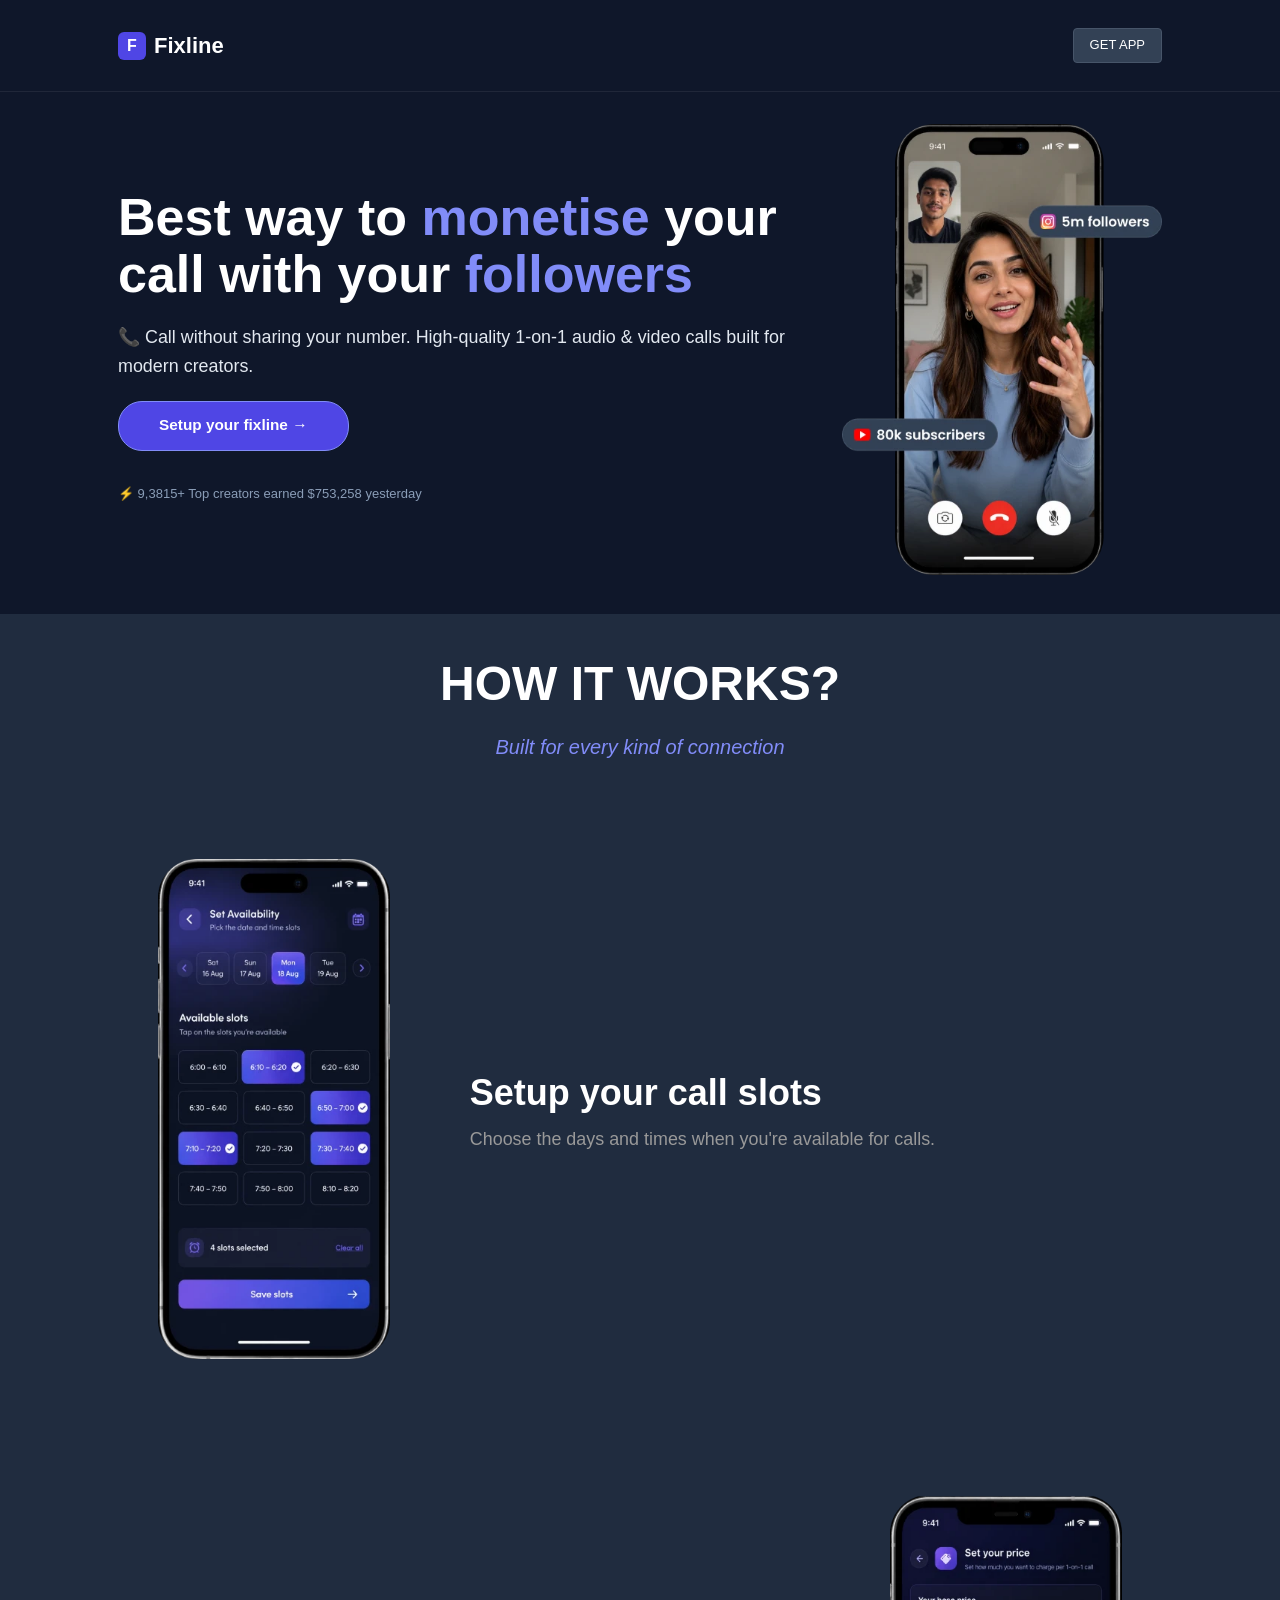
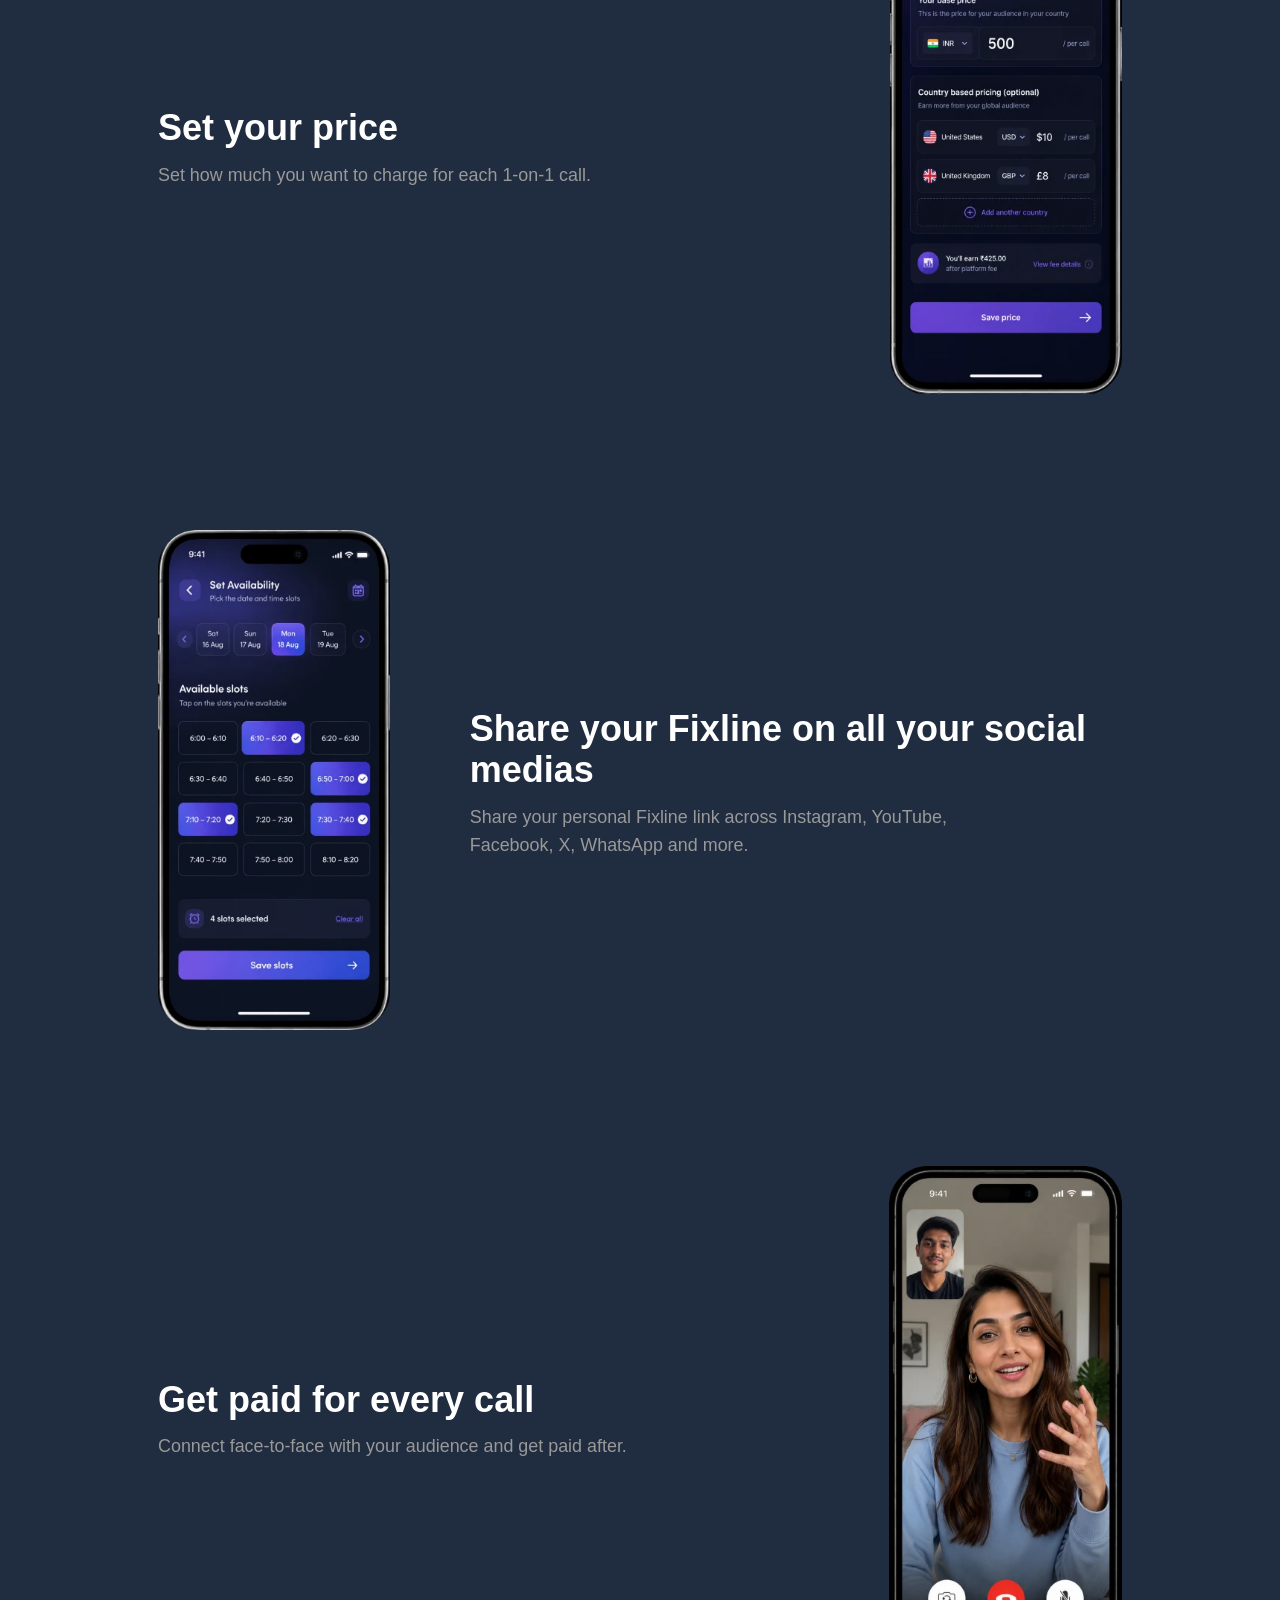
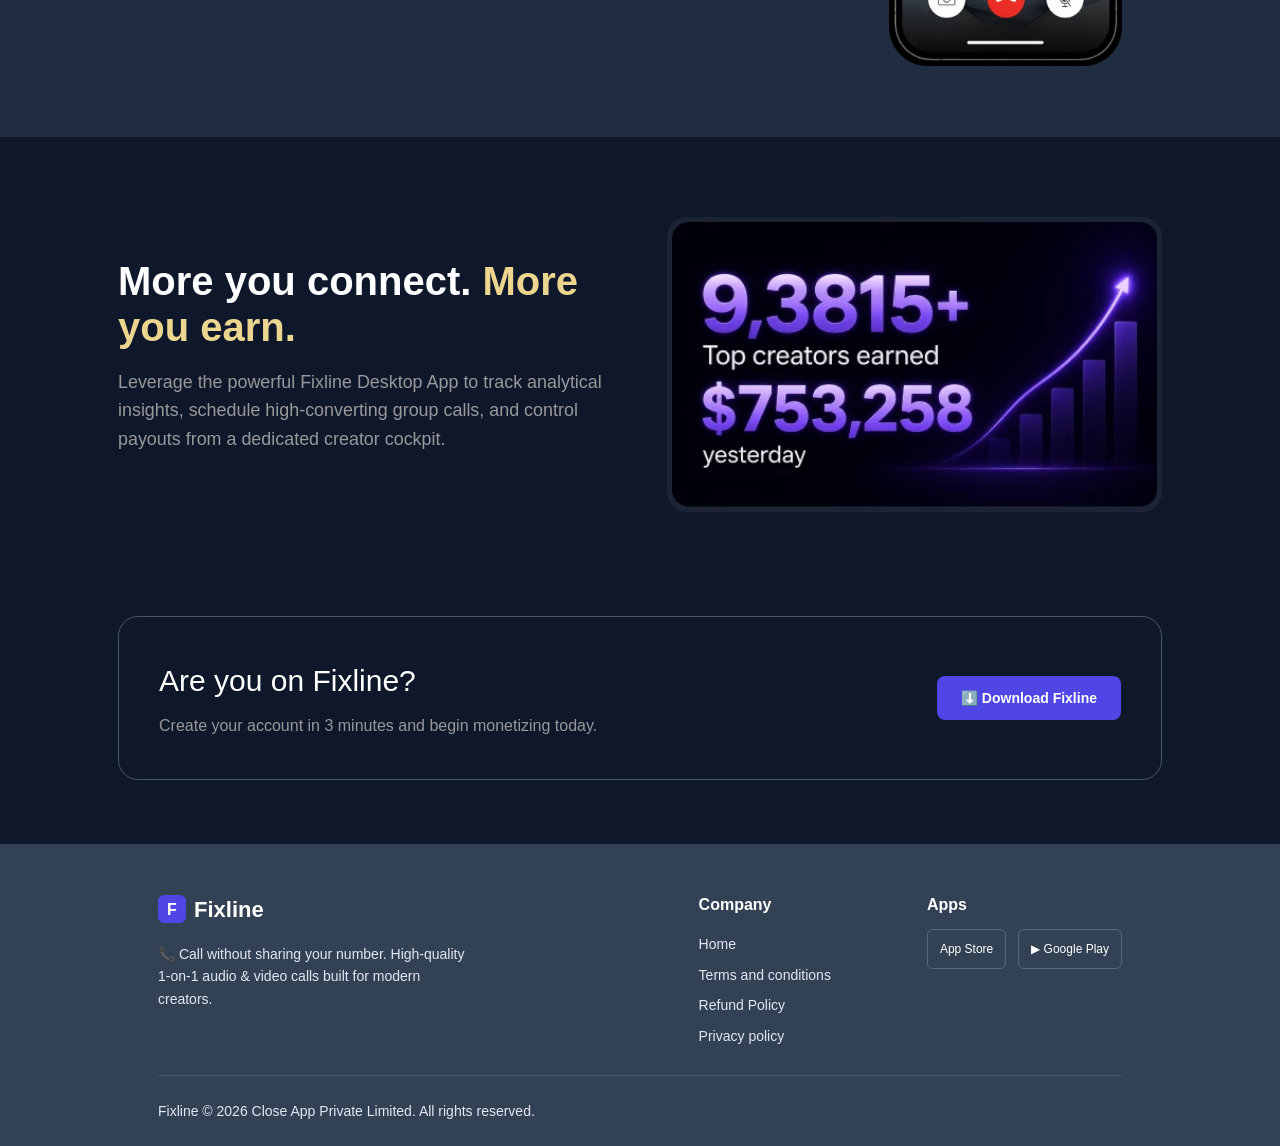
==== index.html @ e4576c05 "first commit" ====
<!DOCTYPE html>
<html lang="en">
<head>
  <meta charset="UTF-8">
  <meta name="viewport" content="width=device-width, initial-scale=1.0">
  <title>Fixline — Monetise your calls with your followers</title>
  <meta name="description" content="Fixline is the best way to monetise 1-on-1 audio & video calls with your followers. Call without sharing your number.">
  <link rel="stylesheet" href="styles.css">
  <style>
    /* Landing-specific styles (shared base/header/footer live in styles.css). */

    /* Hero */
    .hero { display: flex; align-items: center; gap: 48px; padding: 32px 0; }
    .hero .copy { flex: 1; display: flex; flex-direction: column; gap: 20px; }
    .hero h1 { font-size: clamp(32px, 4.4vw, 52px); line-height: 1.1; font-weight: 700; color: #fff; margin: 0; }
    .hero h1 .accent { color: var(--accent); }
    .hero p.lead { font-size: clamp(15px, 1.4vw, 18px); color: var(--text); margin: 0; }
    .hero .art { max-width: 320px; width: 40%; }
    .hero .art img { width: 100%; height: auto; max-height: 500px; object-fit: contain; }
    .cta {
      display: inline-flex; align-items: center; justify-content: center; height: 50px;
      padding: 0 40px; border-radius: 24px; border: 0.5px solid var(--accent);
      background: var(--cta); color: #fff; font-weight: 700; font-size: clamp(14px,1.2vw,16px);
      align-self: flex-start;
    }
    .reviews { font-size: 13px; color: var(--muted); }
    @media (max-width: 650px) {
      .hero { flex-direction: column; text-align: center; gap: 16px; padding-top: 16px; padding-bottom: 0; }
      .hero .copy { align-items: center; }
      .hero h1 { font-size: clamp(24px, 7.5vw, 34px); }
      .hero .cta { align-self: center; width: 100%; max-width: 400px; }
      .hero .art { width: 78%; max-width: none; }
    }

    /* How it works band (full-bleed) */
    .how { background: var(--band); }
    .how .head { text-align: center; padding: 32px 0; }
    .how .head h2 { font-size: clamp(24px, 5vw, 48px); color: #fff; margin: 0 0 8px; }
    .how .head .sub { font-style: italic; color: var(--accent); font-size: clamp(16px,2vw,20px); }
    .step { display: flex; align-items: center; gap: 80px; padding: 64px 0; }
    .step.reverse { flex-direction: row-reverse; }
    .step .art img { height: 500px; max-height: 500px; width: auto; object-fit: contain; }
    .step .copy { flex: 1; }
    .step .copy h3 { font-size: clamp(20px,3vw,36px); font-weight: 800; color: #fff; margin: 0 0 12px; line-height: 1.15; }
    .step .copy p { font-size: clamp(14px,1.4vw,18px); color: var(--dim); margin: 0; max-width: 520px; }
    @media (max-width: 650px) {
      .step, .step.reverse { flex-direction: row; justify-content: space-around; gap: 16px; padding: 16px 0; }
      .step .art img { height: auto; width: 83px; }
      .step .copy { flex: 0 1 250px; max-width: 250px; }
      .step .copy h3 { font-size: 18px; }
      .step .copy p { font-size: 12px; }
    }

    /* Earnings */
    .earnings { padding: 80px 0; display: flex; align-items: center; gap: 64px; }
    .earnings .copy { flex: 1; }
    .earnings h2 { font-size: clamp(28px,4vw,40px); font-weight: 800; color: #fff; margin: 0 0 16px; line-height: 1.15; }
    .earnings h2 .gold { color: var(--gold); }
    .earnings p { font-size: clamp(15px,1.4vw,18px); color: var(--dim); max-width: 520px; }
    .earnings .chart { flex: 1; border: 5px solid rgba(255,255,255,0.05); border-radius: 20px; overflow: hidden; }
    .earnings .chart img { width: 100%; display: block; }
    @media (max-width: 650px) { .earnings { flex-direction: column; padding: 40px 0; gap: 24px; } }

    /* Download banner */
    .download { padding: 24px 0 0; }
    .download .box {
      display: flex; align-items: center; justify-content: space-between; gap: 32px;
      border: 1px solid var(--border); border-radius: 20px; padding: 40px;
    }
    .download h2 { font-size: clamp(20px,3vw,30px); font-weight: 500; color: #fff; margin: 0 0 8px; }
    .download p { color: var(--dim); margin: 0; }
    .download .btn {
      display: inline-flex; align-items: center; gap: 8px; height: 44px; padding: 0 24px;
      border-radius: 8px; background: var(--cta); color: #fff; font-weight: 600; font-size: 14px; white-space: nowrap;
    }
    @media (max-width: 650px) { .download .box { flex-direction: column; align-items: stretch; padding: 24px; } }
  </style>
</head>
<body>
  <!-- Header (shared chrome) -->
  <header class="site">
    <div class="container row">
      <div class="brand"><span class="glyph">F</span><span class="word">Fixline</span></div>
      <a class="get-app" href="#download">GET APP</a>
    </div>
  </header>

  <!-- Hero -->
  <section class="container hero">
    <div class="copy">
      <h1>Best way to <span class="accent">monetise</span> your call with your <span class="accent">followers</span></h1>
      <p class="lead">📞 Call without sharing your number. High-quality 1-on-1 audio &amp; video calls built for modern creators.</p>
      <a class="cta" href="#download">Setup your fixline →</a>
      <p class="reviews">⚡ 9,3815+ Top creators earned $753,258 yesterday</p>
    </div>
    <div class="art">
      <img src="images/hero.webp" alt="Fixline app preview" loading="eager">
    </div>
  </section>

  <!-- How it works -->
  <section class="how">
    <div class="container">
      <div class="head">
        <h2>HOW IT WORKS?</h2>
        <div class="sub">Built for every kind of connection</div>
      </div>

      <div class="step">
        <div class="art"><img src="images/step-slots.webp" alt="Setup your call slots" loading="lazy"></div>
        <div class="copy">
          <h3>Setup your call slots</h3>
          <p>Choose the days and times when you're available for calls.</p>
        </div>
      </div>

      <div class="step reverse">
        <div class="art"><img src="images/step-price.webp" alt="Set your price" loading="lazy"></div>
        <div class="copy">
          <h3>Set your price</h3>
          <p>Set how much you want to charge for each 1-on-1 call.</p>
        </div>
      </div>

      <div class="step">
        <div class="art"><img src="images/step-share.webp" alt="Share your Fixline" loading="lazy"></div>
        <div class="copy">
          <h3>Share your Fixline on all your social medias</h3>
          <p>Share your personal Fixline link across Instagram, YouTube, Facebook, X, WhatsApp and more.</p>
        </div>
      </div>

      <div class="step reverse">
        <div class="art"><img src="images/step-call.webp" alt="Get paid for every call" loading="lazy"></div>
        <div class="copy">
          <h3>Get paid for every call</h3>
          <p>Connect face-to-face with your audience and get paid after.</p>
        </div>
      </div>
    </div>
  </section>

  <!-- Earnings -->
  <section class="container earnings">
    <div class="copy">
      <h2>More you connect. <span class="gold">More you earn.</span></h2>
      <p>Leverage the powerful Fixline Desktop App to track analytical insights, schedule high-converting group calls, and control payouts from a dedicated creator cockpit.</p>
    </div>
    <div class="chart"><img src="images/earnings.webp" alt="Earnings dashboard" loading="lazy"></div>
  </section>

  <!-- Download banner -->
  <section class="container download" id="download">
    <div class="box">
      <div>
        <h2>Are you on Fixline?</h2>
        <p>Create your account in 3 minutes and begin monetizing today.</p>
      </div>
      <a class="btn" href="#">⬇️ Download Fixline</a>
    </div>
  </section>

  <!-- Footer (shared chrome) -->
  <footer class="site">
    <div class="container">
      <div class="inner">
        <div class="about">
          <div class="brand" style="margin-bottom:16px;"><span class="glyph">F</span><span class="word">Fixline</span></div>
          <p>📞 Call without sharing your number. High-quality 1-on-1 audio &amp; video calls built for modern creators.</p>
        </div>
        <div class="cols">
          <div class="links">
            <h4>Company</h4>
            <a href="index.html">Home</a>
            <a href="terms.html">Terms and conditions</a>
            <a href="cancellation-and-refund.html">Refund Policy</a>
            <a href="privacy.html">Privacy policy</a>
          </div>
          <div>
            <h4>Apps</h4>
            <div class="badges">
              <span class="badge"> App Store</span>
              <span class="badge">▶ Google Play</span>
            </div>
          </div>
        </div>
      </div>
      <div class="legal">Fixline &copy; 2026 Close App Private Limited. All rights reserved.</div>
    </div>
  </footer>
</body>
</html>
---- styles.css ----
/* ==========================================================================
   Fixline static site — shared chrome (base + header + footer).
   Loaded by every page so the header and footer are identical everywhere.
   Page-specific styles (e.g. the legal document card) live in each page's
   own <style> block.
   ========================================================================== */

:root {
  --bg: #0F172A;
  --surface: #334155;
  --surface-alt: #1E293B;
  --band: #202C3F;
  --border: #475569;
  --accent: #818CF8;
  --cta: #4F46E5;
  --gold: #EBD58F;
  --text: #E2E8F0;
  --muted: #8A9DB7;
  --dim: #999999;
}

* { box-sizing: border-box; }

body {
  font-family: -apple-system, BlinkMacSystemFont, "Segoe UI", Roboto, Helvetica, Arial, sans-serif;
  margin: 0;
  background: var(--bg);
  color: var(--text);
  line-height: 1.6;
}

a { color: inherit; text-decoration: none; }

.container { width: 100%; max-width: 1044px; margin: 0 auto; padding: 0 40px; }
@media (max-width: 650px) { .container { padding: 0 16px; } }

/* Brand lockup ------------------------------------------------------------- */
.brand { display: flex; align-items: center; gap: 8px; }
.brand .glyph {
  width: 28px; height: 28px; border-radius: 6px; background: var(--cta);
  display: flex; align-items: center; justify-content: center; color: #fff; font-weight: 700;
}
.brand .word { font-size: 22px; font-weight: 700; color: #fff; }

/* Header ------------------------------------------------------------------- */
header.site { border-bottom: 1px solid rgba(255,255,255,0.07); }
header.site .row {
  display: flex; align-items: center; justify-content: space-between; padding: 28px 0;
}
header.site .get-app {
  border: 1px solid var(--border); background: var(--surface); color: #fff;
  padding: 6px 16px; border-radius: 4px; font-size: 13px; font-weight: 500;
}

/* Footer ------------------------------------------------------------------- */
footer.site { margin-top: 64px; background: var(--surface); }
footer.site .inner { display: flex; justify-content: space-between; gap: 40px; padding: 48px 0 24px; }
footer.site .about { max-width: 320px; }
footer.site .about p { font-size: 14px; color: var(--text); }
footer.site .cols { display: flex; gap: 96px; }
footer.site h4 { font-size: 16px; font-weight: 600; color: #fff; margin: 0 0 12px; }
footer.site .links a { display: block; font-size: 14px; color: var(--text); padding: 4px 0; }
footer.site .links a:hover { text-decoration: underline; }
footer.site .badges { display: flex; gap: 12px; }
footer.site .badge {
  height: 40px; display: inline-flex; align-items: center; padding: 0 12px;
  border: 1px solid rgba(255,255,255,0.2); border-radius: 6px; font-size: 12px; color: #fff;
}
footer.site .legal { border-top: 1px solid var(--border); padding: 24px 0; font-size: 14px; color: var(--text); }

@media (max-width: 650px) {
  footer.site .inner { flex-direction: column; gap: 24px; }
  footer.site .cols { flex-direction: column; gap: 24px; }
}
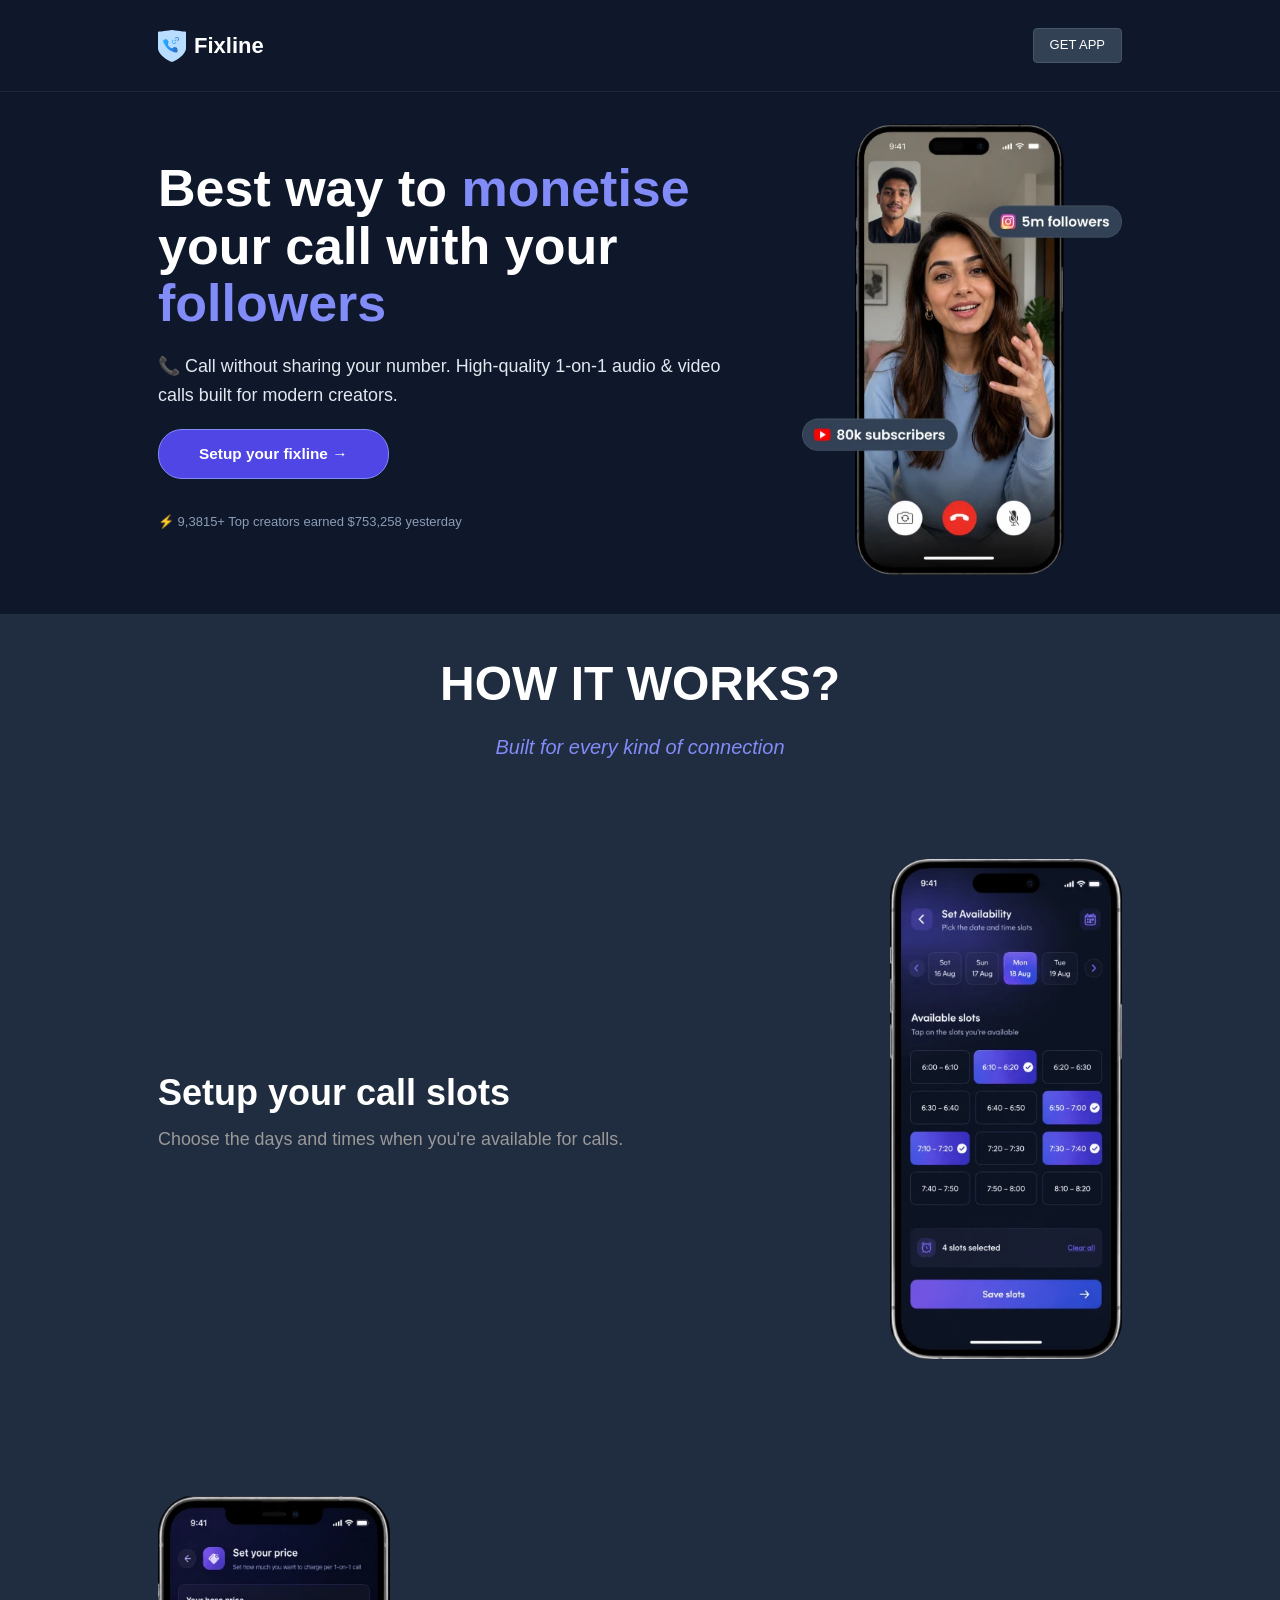
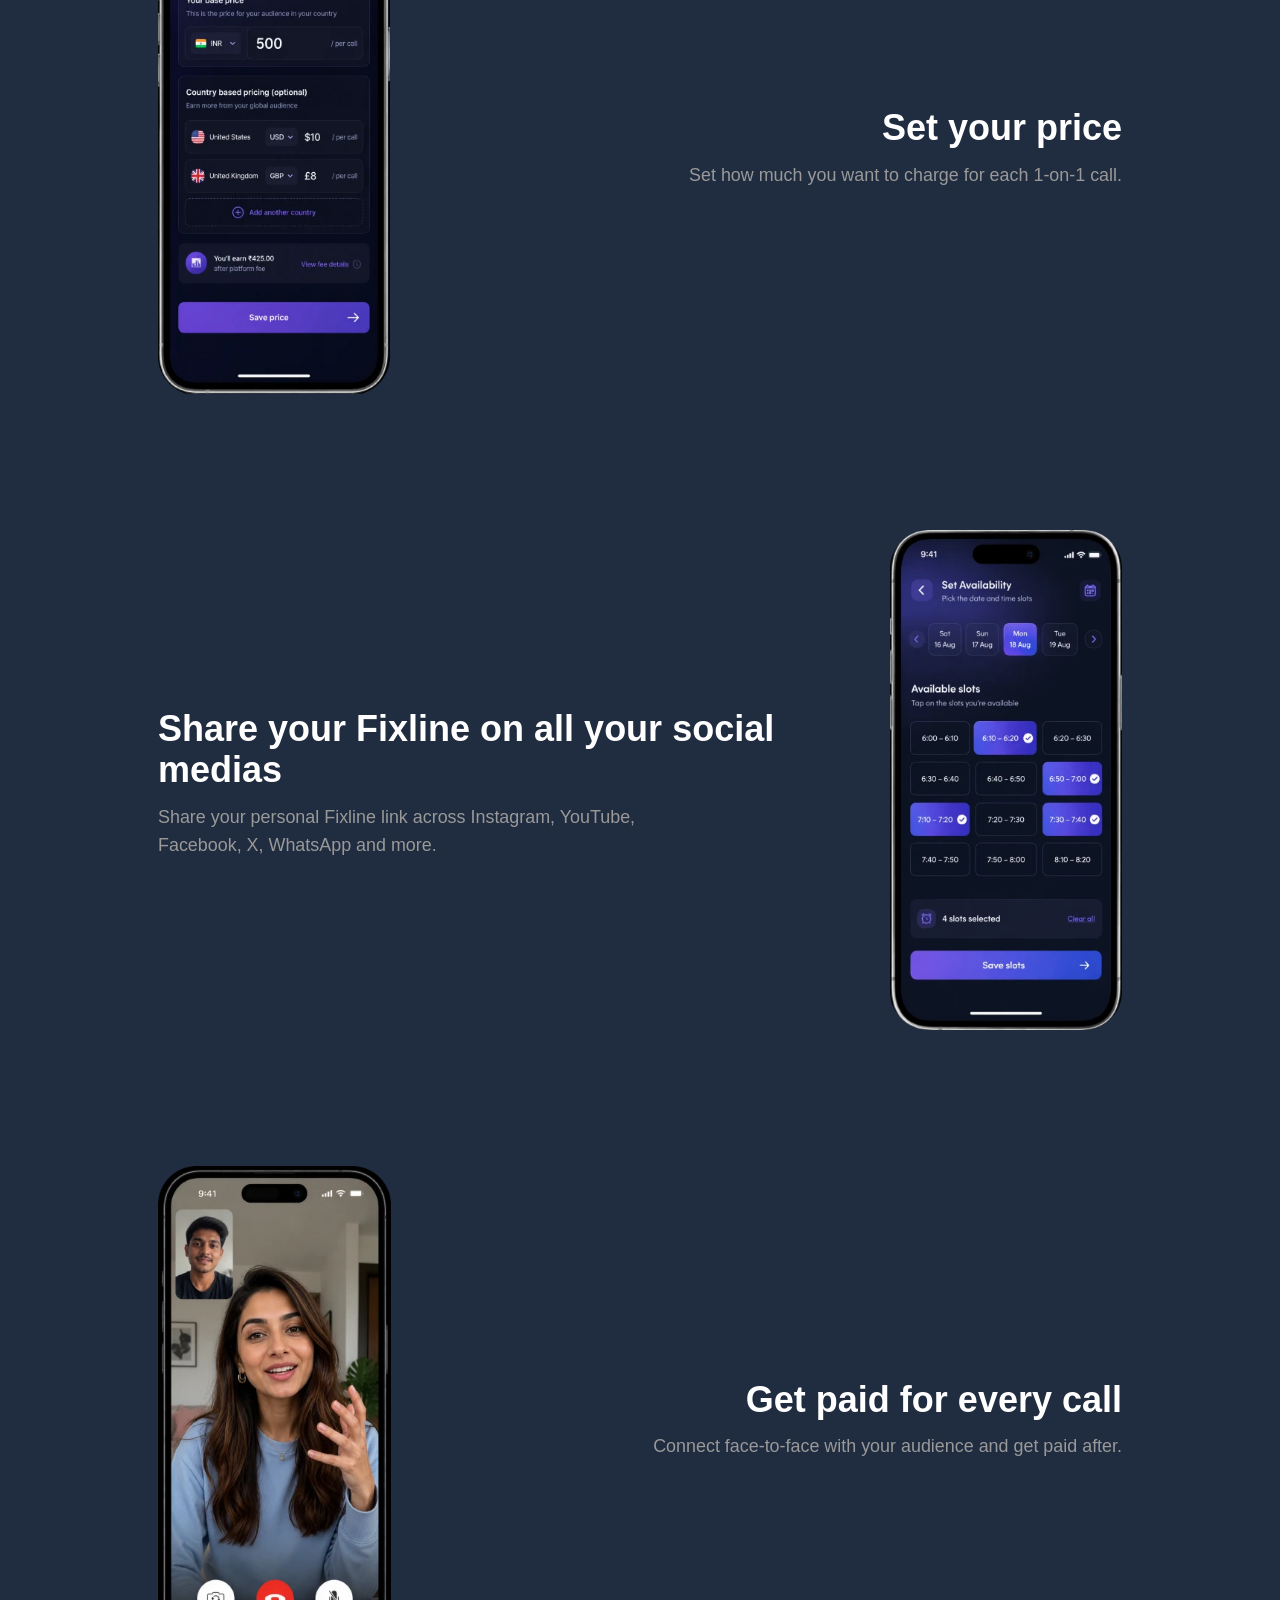
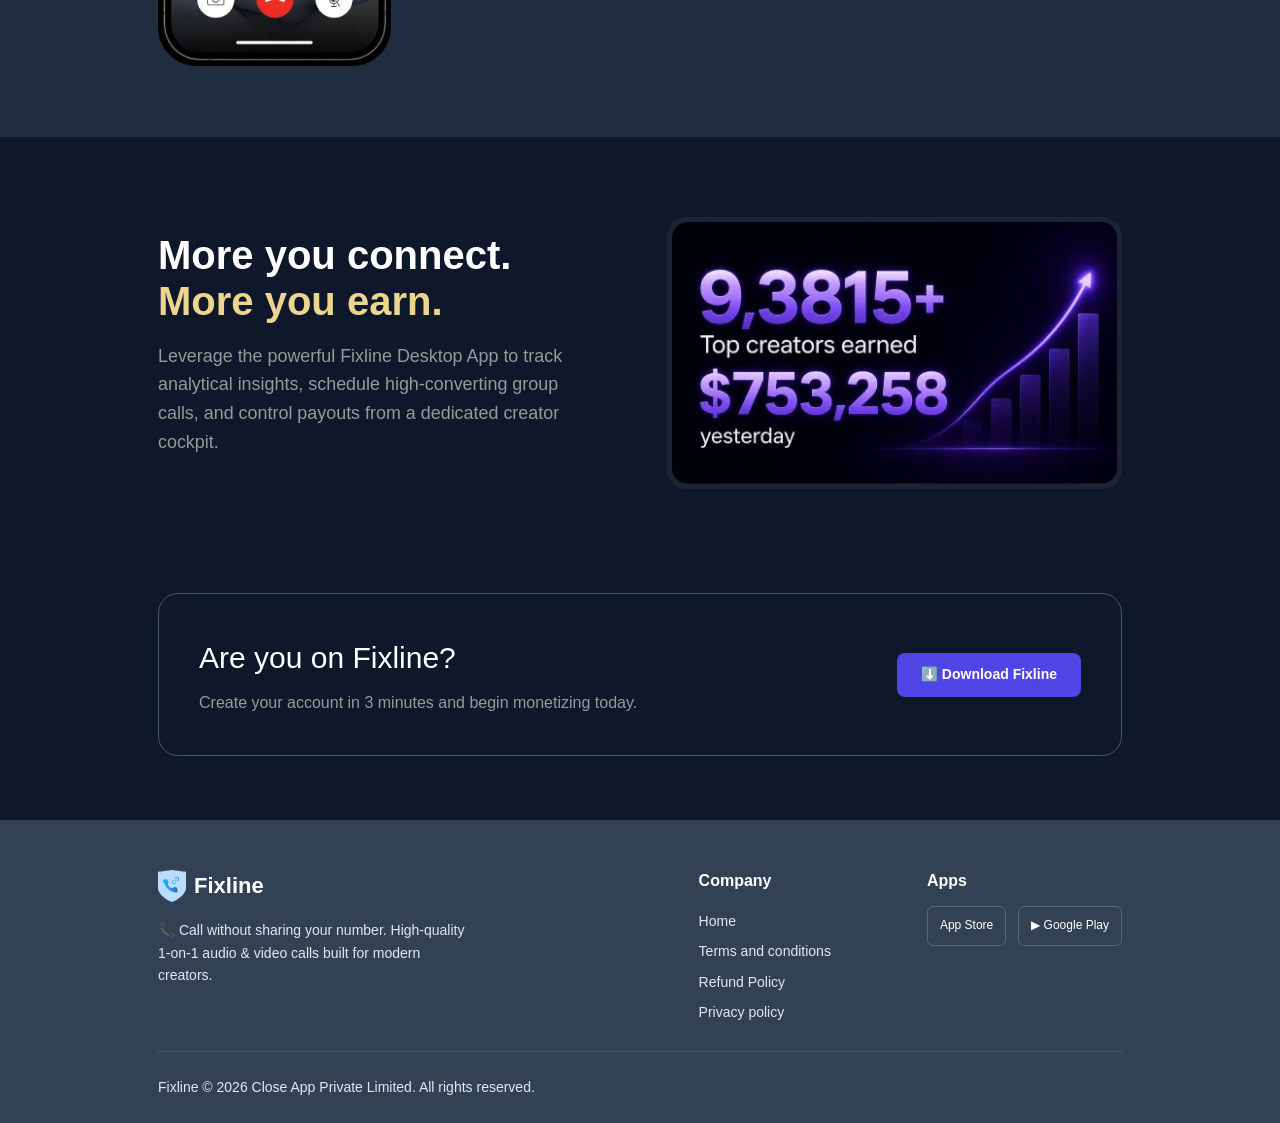
==== commit 238b3afe: "Fix mobile layout and use real Fixline logo - Restore mobile side gutters (hero, earnings, download," ====
--- a/index.html
+++ b/index.html
@@ -10,7 +10,7 @@
     /* Landing-specific styles (shared base/header/footer live in styles.css). */
 
     /* Hero */
-    .hero { display: flex; align-items: center; gap: 48px; padding: 32px 0; }
+    .hero { display: flex; align-items: center; gap: 48px; padding-top: 32px; padding-bottom: 32px; }
     .hero .copy { flex: 1; display: flex; flex-direction: column; gap: 20px; }
     .hero h1 { font-size: clamp(32px, 4.4vw, 52px); line-height: 1.1; font-weight: 700; color: #fff; margin: 0; }
     .hero h1 .accent { color: var(--accent); }
@@ -33,17 +33,22 @@
     }
 
     /* How it works band (full-bleed) */
-    .how { background: var(--band); }
+    .how { background: var(--band); position: relative; }
     .how .head { text-align: center; padding: 32px 0; }
     .how .head h2 { font-size: clamp(24px, 5vw, 48px); color: #fff; margin: 0 0 8px; }
     .how .head .sub { font-style: italic; color: var(--accent); font-size: clamp(16px,2vw,20px); }
     .step { display: flex; align-items: center; gap: 80px; padding: 64px 0; }
-    .step.reverse { flex-direction: row-reverse; }
     .step .art img { height: 500px; max-height: 500px; width: auto; object-fit: contain; }
-    .step .copy { flex: 1; }
+    .step .copy { flex: 1; display: flex; flex-direction: column; }
+    .step.reverse .copy { align-items: flex-end; text-align: right; }
     .step .copy h3 { font-size: clamp(20px,3vw,36px); font-weight: 800; color: #fff; margin: 0 0 12px; line-height: 1.15; }
     .step .copy p { font-size: clamp(14px,1.4vw,18px); color: var(--dim); margin: 0; max-width: 520px; }
     @media (max-width: 650px) {
+      .how { overflow: hidden; }
+      .how::before {
+        content: ""; position: absolute; left: -20px; right: -20px; top: -15px; height: 30px;
+        background: var(--band); transform: rotate(-3deg); box-shadow: 0 -60px 80px #00000080;
+      }
       .step, .step.reverse { flex-direction: row; justify-content: space-around; gap: 16px; padding: 16px 0; }
       .step .art img { height: auto; width: 83px; }
       .step .copy { flex: 0 1 250px; max-width: 250px; }
@@ -52,17 +57,26 @@
     }
 
     /* Earnings */
-    .earnings { padding: 80px 0; display: flex; align-items: center; gap: 64px; }
+    .earnings { padding-top: 80px; padding-bottom: 80px; display: flex; align-items: center; gap: 64px; }
     .earnings .copy { flex: 1; }
     .earnings h2 { font-size: clamp(28px,4vw,40px); font-weight: 800; color: #fff; margin: 0 0 16px; line-height: 1.15; }
     .earnings h2 .gold { color: var(--gold); }
     .earnings p { font-size: clamp(15px,1.4vw,18px); color: var(--dim); max-width: 520px; }
     .earnings .chart { flex: 1; border: 5px solid rgba(255,255,255,0.05); border-radius: 20px; overflow: hidden; }
     .earnings .chart img { width: 100%; display: block; }
-    @media (max-width: 650px) { .earnings { flex-direction: column; padding: 40px 0; gap: 24px; } }
+    @media (max-width: 650px) {
+      .earnings { flex-direction: column; padding-top: 0; padding-bottom: 0; gap: 0; }
+      .earnings .copy {
+        background: var(--surface-alt); margin-left: -16px; margin-right: -16px;
+        padding: 16px 16px 64px; text-align: center;
+      }
+      .earnings .copy h2 { font-size: 28px; margin: 0; }
+      .earnings .copy p { display: none; }
+      .earnings .chart { margin-top: -56px; }
+    }
 
     /* Download banner */
-    .download { padding: 24px 0 0; }
+    .download { padding-top: 24px; }
     .download .box {
       display: flex; align-items: center; justify-content: space-between; gap: 32px;
       border: 1px solid var(--border); border-radius: 20px; padding: 40px;
@@ -70,7 +84,7 @@
     .download h2 { font-size: clamp(20px,3vw,30px); font-weight: 500; color: #fff; margin: 0 0 8px; }
     .download p { color: var(--dim); margin: 0; }
     .download .btn {
-      display: inline-flex; align-items: center; gap: 8px; height: 44px; padding: 0 24px;
+      display: inline-flex; align-items: center; justify-content: center; gap: 8px; height: 44px; padding: 0 24px;
       border-radius: 8px; background: var(--cta); color: #fff; font-weight: 600; font-size: 14px; white-space: nowrap;
     }
     @media (max-width: 650px) { .download .box { flex-direction: column; align-items: stretch; padding: 24px; } }
@@ -80,7 +94,7 @@
   <!-- Header (shared chrome) -->
   <header class="site">
     <div class="container row">
-      <div class="brand"><span class="glyph">F</span><span class="word">Fixline</span></div>
+      <div class="brand"><span class="glyph"><img src="images/logo.svg" alt="Fixline logo"></span><span class="word">Fixline</span></div>
       <a class="get-app" href="#download">GET APP</a>
     </div>
   </header>
@@ -107,11 +121,11 @@
       </div>
 
       <div class="step">
-        <div class="art"><img src="images/step-slots.webp" alt="Setup your call slots" loading="lazy"></div>
         <div class="copy">
           <h3>Setup your call slots</h3>
           <p>Choose the days and times when you're available for calls.</p>
         </div>
+        <div class="art"><img src="images/step-slots.webp" alt="Setup your call slots" loading="lazy"></div>
       </div>
 
       <div class="step reverse">
@@ -123,11 +137,11 @@
       </div>
 
       <div class="step">
-        <div class="art"><img src="images/step-share.webp" alt="Share your Fixline" loading="lazy"></div>
         <div class="copy">
           <h3>Share your Fixline on all your social medias</h3>
           <p>Share your personal Fixline link across Instagram, YouTube, Facebook, X, WhatsApp and more.</p>
         </div>
+        <div class="art"><img src="images/step-share.webp" alt="Share your Fixline" loading="lazy"></div>
       </div>
 
       <div class="step reverse">
@@ -141,12 +155,14 @@
   </section>
 
   <!-- Earnings -->
-  <section class="container earnings">
-    <div class="copy">
-      <h2>More you connect. <span class="gold">More you earn.</span></h2>
-      <p>Leverage the powerful Fixline Desktop App to track analytical insights, schedule high-converting group calls, and control payouts from a dedicated creator cockpit.</p>
-    </div>
-    <div class="chart"><img src="images/earnings.webp" alt="Earnings dashboard" loading="lazy"></div>
+  <section class="earnings-section">
+    <div class="container earnings">
+      <div class="copy">
+        <h2>More you connect. <span class="gold">More you earn.</span></h2>
+        <p>Leverage the powerful Fixline Desktop App to track analytical insights, schedule high-converting group calls, and control payouts from a dedicated creator cockpit.</p>
+      </div>
+      <div class="chart"><img src="images/earnings.webp" alt="Earnings dashboard" loading="lazy"></div>
+    </div>
   </section>
 
   <!-- Download banner -->
@@ -165,7 +181,7 @@
     <div class="container">
       <div class="inner">
         <div class="about">
-          <div class="brand" style="margin-bottom:16px;"><span class="glyph">F</span><span class="word">Fixline</span></div>
+          <div class="brand" style="margin-bottom:16px;"><span class="glyph"><img src="images/logo.svg" alt="Fixline logo"></span><span class="word">Fixline</span></div>
           <p>📞 Call without sharing your number. High-quality 1-on-1 audio &amp; video calls built for modern creators.</p>
         </div>
         <div class="cols">
--- a/styles.css
+++ b/styles.css
@@ -36,16 +36,14 @@
 
 /* Brand lockup ------------------------------------------------------------- */
 .brand { display: flex; align-items: center; gap: 8px; }
-.brand .glyph {
-  width: 28px; height: 28px; border-radius: 6px; background: var(--cta);
-  display: flex; align-items: center; justify-content: center; color: #fff; font-weight: 700;
-}
+.brand .glyph { width: 28px; height: 32px; display: block; }
+.brand .glyph img { width: 100%; height: 100%; object-fit: contain; }
 .brand .word { font-size: 22px; font-weight: 700; color: #fff; }
 
 /* Header ------------------------------------------------------------------- */
 header.site { border-bottom: 1px solid rgba(255,255,255,0.07); }
 header.site .row {
-  display: flex; align-items: center; justify-content: space-between; padding: 28px 0;
+  display: flex; align-items: center; justify-content: space-between; padding-top: 28px; padding-bottom: 28px;
 }
 header.site .get-app {
   border: 1px solid var(--border); background: var(--surface); color: #fff;
